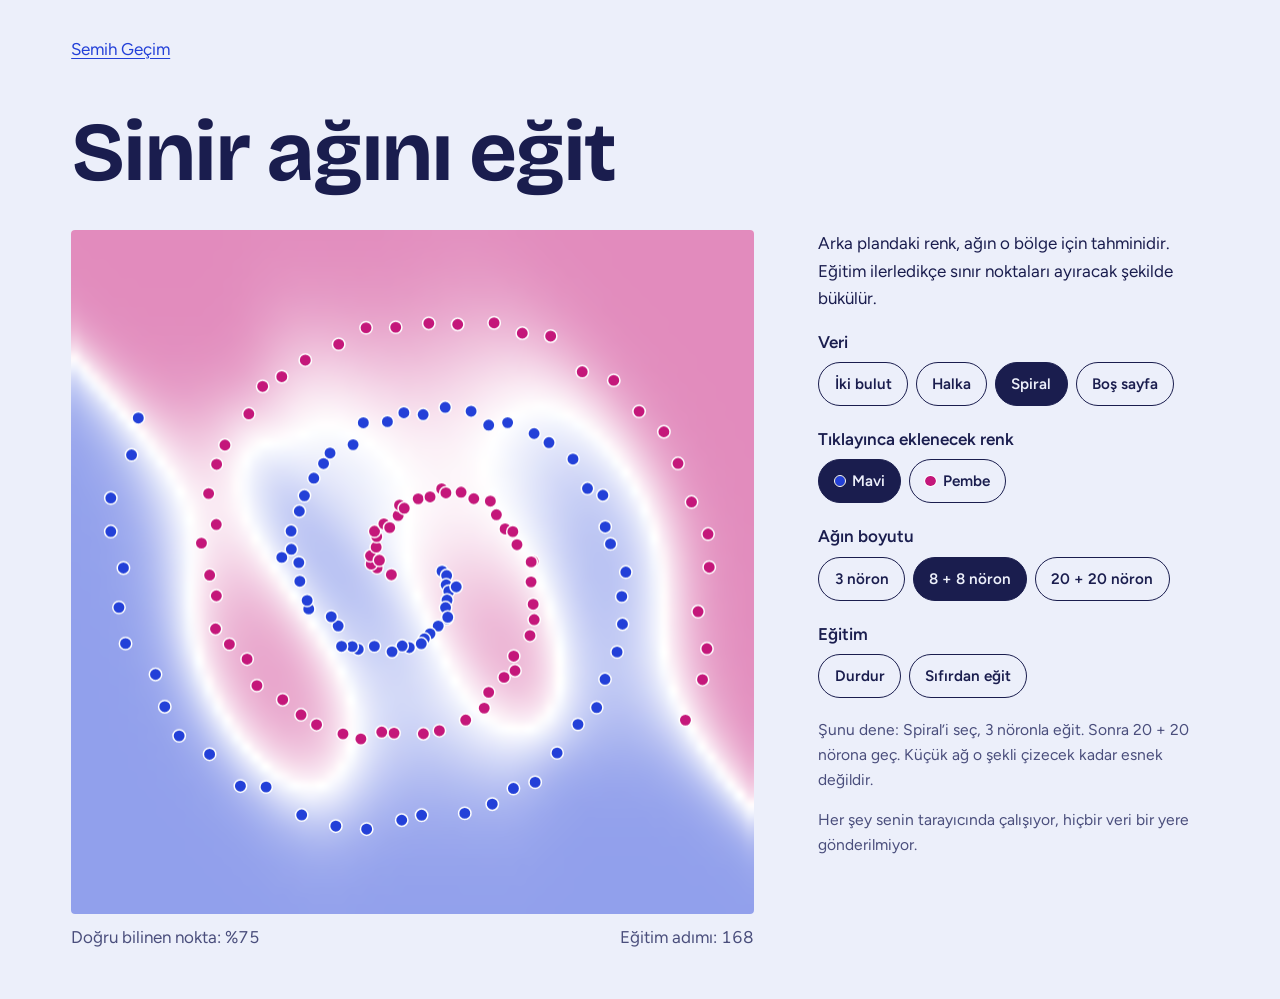
==== sinir-agi/index.html @ c80ff549 "Sinir ağını eğit sayfasını ekle Co-Authored-By: Claude Opus 5.5 <noreply@anthropic.com> Claude-Sessi" ====
<!doctype html>
<html lang="tr">
<head>
<meta charset="utf-8">
<meta name="viewport" content="width=device-width, initial-scale=1">
<title>Sinir ağını eğit | Semih Geçim</title>
<meta name="description" content="Tarayıcıda çalışan küçük bir sinir ağı: nokta ekle, ağın iki rengi ayırmayı nasıl öğrendiğini izle.">
<meta property="og:title" content="Sinir ağını eğit">
<meta property="og:description" content="Nokta ekle, küçük bir sinir ağının iki rengi ayırmayı öğrenmesini izle.">
<meta property="og:url" content="https://semihgecim.me/sinir-agi/">
<link rel="canonical" href="https://semihgecim.me/sinir-agi/">
<link rel="icon" href="data:image/svg+xml,%3Csvg xmlns='http://www.w3.org/2000/svg' viewBox='0 0 32 32'%3E%3Crect width='32' height='32' rx='7' fill='%231a1d4e'/%3E%3Ccircle cx='10' cy='11' r='3.5' fill='%23ff6fb5'/%3E%3Ccircle cx='22' cy='10' r='3.5' fill='%236f8cff'/%3E%3Ccircle cx='16' cy='22' r='3.5' fill='%2334d3c6'/%3E%3C/svg%3E">
<style>
@font-face{font-family:"Bricolage";src:url(../fonts/bricolage-grotesque-latin-wght-normal.woff2) format("woff2");font-weight:200 800;font-display:swap;unicode-range:U+0000-00FF,U+0131,U+0152-0153,U+02BB-02BC,U+02C6,U+02DA,U+02DC,U+2000-206F,U+20AC,U+2122,U+2191,U+2193,U+2212,U+2215,U+FEFF,U+FFFD}
@font-face{font-family:"Bricolage";src:url(../fonts/bricolage-grotesque-latin-ext-wght-normal.woff2) format("woff2");font-weight:200 800;font-display:swap;unicode-range:U+0100-0130,U+0132-02BA,U+1E00-1EFF,U+2C60-2C7F}
@font-face{font-family:"Figtree";src:url(../fonts/figtree-latin-wght-normal.woff2) format("woff2");font-weight:300 900;font-display:swap;unicode-range:U+0000-00FF,U+0131,U+0152-0153,U+02BB-02BC,U+02C6,U+02DA,U+02DC,U+2000-206F,U+20AC,U+2122,U+2191,U+2193,U+2212,U+2215,U+FEFF,U+FFFD}
@font-face{font-family:"Figtree";src:url(../fonts/figtree-latin-ext-wght-normal.woff2) format("woff2");font-weight:300 900;font-display:swap;unicode-range:U+0100-0130,U+0132-02BA,U+1E00-1EFF,U+2C60-2C7F}
:root{color-scheme:light;--paper:#eceffa;--ink:#1a1d4e;--soft:#4a4e7c;--accent:#2340d8;--blue:#2340d8;--pink:#c4177a;--gutter:clamp(16px,4vw,56px)}
*{box-sizing:border-box}
html{-webkit-text-size-adjust:100%}
body{margin:0;background:var(--paper);color:var(--ink);font:400 1.0625rem/1.6 "Figtree",system-ui,sans-serif}
a{color:var(--accent);text-underline-offset:.18em}
a:hover{color:var(--ink)}
:focus-visible{outline:3px solid var(--accent);outline-offset:3px;border-radius:2px}
.wrap{max-width:1240px;margin:0 auto;padding:clamp(20px,3vw,36px) var(--gutter) 48px}
h1{font:700 clamp(2.4rem,7vw,5.2rem)/1 "Bricolage",system-ui,sans-serif;letter-spacing:-.025em;margin:clamp(20px,4vw,48px) 0 clamp(20px,3vw,36px)}
.stage{display:grid;grid-template-columns:minmax(0,7fr) minmax(0,4fr);gap:28px clamp(28px,5vw,72px);align-items:start}
#plot{display:block;width:100%;aspect-ratio:1;max-height:78vh;background:#fff;cursor:crosshair;touch-action:manipulation;border-radius:4px}
.readout{display:flex;flex-wrap:wrap;justify-content:space-between;gap:2px 20px;margin:10px 0 0;color:var(--soft);font-variant-numeric:tabular-nums}
.side p{margin:0 0 1em;max-width:40ch}
fieldset{border:0;padding:0;margin:0 0 20px}
legend{padding:0;margin-bottom:6px;font-weight:600}
.opts{display:flex;flex-wrap:wrap;gap:8px}
button{font:600 .95rem "Figtree",system-ui,sans-serif;color:var(--ink);background:none;border:1.5px solid var(--ink);border-radius:999px;padding:.45em 1em;cursor:pointer;min-height:44px}
button:hover{background:var(--ink);color:var(--paper)}
button[aria-pressed="true"]{background:var(--ink);color:var(--paper)}
button .dot{display:inline-block;width:.7em;height:.7em;border-radius:50%;margin-right:.45em;outline:1.5px solid #fff}
.note{color:var(--soft);font-size:.975rem}
@media (max-width:820px){.stage{grid-template-columns:1fr}}
</style>
</head>
<body>
<div class="wrap">
  <a href="/">Semih Geçim</a>
  <h1>Sinir ağını eğit</h1>
  <div class="stage">
    <div>
      <canvas id="plot" role="img" aria-label="Noktalar ve ağın öğrendiği renk bölgeleri"></canvas>
      <p class="readout" aria-live="off"><span id="acc"></span><span id="steps"></span></p>
    </div>
    <div class="side">
      <p>Arka plandaki renk, ağın o bölge için tahminidir. Eğitim ilerledikçe sınır noktaları ayıracak şekilde bükülür.</p>
      <fieldset><legend>Veri</legend><div class="opts" id="presets">
        <button type="button" data-p="blobs">İki bulut</button>
        <button type="button" data-p="ring">Halka</button>
        <button type="button" data-p="spiral">Spiral</button>
        <button type="button" data-p="empty">Boş sayfa</button>
      </div></fieldset>
      <fieldset><legend>Tıklayınca eklenecek renk</legend><div class="opts" id="classes">
        <button type="button" data-c="0"><span class="dot" style="background:var(--blue)"></span>Mavi</button>
        <button type="button" data-c="1"><span class="dot" style="background:var(--pink)"></span>Pembe</button>
      </div></fieldset>
      <fieldset><legend>Ağın boyutu</legend><div class="opts" id="sizes">
        <button type="button" data-s="3">3 nöron</button>
        <button type="button" data-s="8,8">8 + 8 nöron</button>
        <button type="button" data-s="20,20">20 + 20 nöron</button>
      </div></fieldset>
      <fieldset><legend>Eğitim</legend><div class="opts">
        <button type="button" id="toggle"></button>
        <button type="button" id="restart">Sıfırdan eğit</button>
      </div></fieldset>
      <p class="note">Şunu dene: Spiral’i seç, 3 nöronla eğit. Sonra 20 + 20 nörona geç. Küçük ağ o şekli çizecek kadar esnek değildir.</p>
      <p class="note">Her şey senin tarayıcında çalışıyor, hiçbir veri bir yere gönderilmiyor.</p>
    </div>
  </div>
</div>
<script>
(function () {
  'use strict';
  /* ---- Ağ: tanh gizli katmanlar, sigmoid çıkış, Adam ile tam yığın eğitim ---- */
  function Net(hidden) {
    this.sizes = [2].concat(hidden, [1]);
    this.W = []; this.b = [];
    for (var l = 0; l < this.sizes.length - 1; l++) {
      var nIn = this.sizes[l], nOut = this.sizes[l + 1], w = [], bb = [];
      for (var j = 0; j < nOut; j++) {
        var row = [];
        for (var i = 0; i < nIn; i++) row.push((Math.random() * 2 - 1) * Math.sqrt(3 / nIn));
        w.push(row); bb.push(0);
      }
      this.W.push(w); this.b.push(bb);
    }
    this.params = [];
    var self = this;
    this.W.forEach(function (w, l) {
      w.forEach(function (row, j) {
        row.forEach(function (_, i) { self.params.push({ a: row, k: i, m: 0, v: 0, g: 0 }); });
        self.params.push({ a: self.b[l], k: j, m: 0, v: 0, g: 0 });
      });
    });
    this.index = this.params; this.t = 0;
  }
  Net.prototype.forward = function (x, y, trace) {
    var a = [x, y], L = this.W.length;
    if (trace) trace.push(a);
    for (var l = 0; l < L; l++) {
      var w = this.W[l], b = this.b[l], out = new Array(w.length), last = l === L - 1;
      for (var j = 0; j < w.length; j++) {
        var s = b[j], r = w[j];
        for (var i = 0; i < r.length; i++) s += r[i] * a[i];
        out[j] = last ? s : Math.tanh(s);
      }
      a = out;
      if (trace) trace.push(a);
    }
    return a[0]; // logit
  };
  Net.prototype.step = function (data, lr) {
    var L = this.W.length, P = this.params, q;
    for (q = 0; q < P.length; q++) P[q].g = 0;
    var G = this.W.map(function (w) { return w.map(function (r) { return new Array(r.length + 1).fill(0); }); });
    for (var d = 0; d < data.length; d++) {
      var tr = [], logit = this.forward(data[d].x, data[d].y, tr);
      var p = 1 / (1 + Math.exp(-logit));
      var delta = [p - data[d].c]; // dL/d(logit)
      for (var l = L - 1; l >= 0; l--) {
        var w = this.W[l], inp = tr[l], prev = new Array(inp.length).fill(0), isLast = l === L - 1;
        for (var j = 0; j < w.length; j++) {
          var out = tr[l + 1][j];
          var dj = delta[j] * (isLast ? 1 : (1 - out * out));
          var g = G[l][j], r = w[j];
          for (var i = 0; i < r.length; i++) { g[i] += dj * inp[i]; prev[i] += dj * r[i]; }
          g[r.length] += dj;
        }
        delta = prev;
      }
    }
    var n = data.length; q = 0; this.t++;
    var b1 = 0.9, b2 = 0.999, c1 = 1 - Math.pow(b1, this.t), c2 = 1 - Math.pow(b2, this.t);
    for (var l2 = 0; l2 < L; l2++) for (var j2 = 0; j2 < G[l2].length; j2++) {
      var gg = G[l2][j2];
      for (var i2 = 0; i2 < gg.length; i2++) {
        var e = P[q++], gr = gg[i2] / n;
        e.m = b1 * e.m + (1 - b1) * gr;
        e.v = b2 * e.v + (1 - b2) * gr * gr;
        e.a[e.k] -= lr * (e.m / c1) / (Math.sqrt(e.v / c2) + 1e-8);
      }
    }
  };

  /* ---- Veri kümeleri (koordinatlar -1..1) ---- */
  function gauss() { return Math.sqrt(-2 * Math.log(1 - Math.random())) * Math.cos(6.2832 * Math.random()); }
  var PRESETS = {
    blobs: function () { var o = []; for (var i = 0; i < 60; i++) { var c = i % 2, s = c ? 1 : -1; o.push({ x: s * .42 + gauss() * .17, y: s * .3 + gauss() * .17, c: c }); } return o; },
    ring: function () { var o = []; for (var i = 0; i < 120; i++) { var c = i % 2, a = Math.random() * 6.2832, r = c ? .68 + Math.random() * .2 : Math.random() * .34; o.push({ x: r * Math.cos(a), y: r * Math.sin(a), c: c }); } return o; },
    spiral: function () { var o = []; for (var i = 0; i < 160; i++) { var c = i % 2, t = Math.floor(i / 2) / 80, a = t * 3.2 * 3.1416 + c * 3.1416, r = .08 + t * .84; o.push({ x: r * Math.cos(a) + gauss() * .012, y: r * Math.sin(a) + gauss() * .012, c: c }); } return o; },
    empty: function () { return []; }
  };

  /* ---- Durum ---- */
  var cv = document.getElementById('plot'), ctx = cv.getContext('2d');
  var GRID = 72, heat = document.createElement('canvas'); heat.width = heat.height = GRID;
  var hctx = heat.getContext('2d'), img = hctx.createImageData(GRID, GRID);
  var reduced = matchMedia('(prefers-reduced-motion: reduce)').matches;
  var data = [], net, hidden = [8, 8], preset = 'spiral', cls = 0, steps = 0, running = !reduced, S = 0, frame = 0;
  var accEl = document.getElementById('acc'), stepsEl = document.getElementById('steps'), toggle = document.getElementById('toggle');
  var BLUE = [35, 64, 216], PINK = [196, 23, 122], WHITE = [255, 255, 255];

  function resize() {
    var r = cv.getBoundingClientRect(), dpr = devicePixelRatio || 1;
    S = r.width; cv.width = Math.round(r.width * dpr); cv.height = Math.round(r.height * dpr);
    ctx.setTransform(cv.width / r.width, 0, 0, cv.height / r.height, 0, 0);
    draw();
  }
  function ready() { var a = 0, b = 0; data.forEach(function (d) { d.c ? b++ : a++; }); return a > 0 && b > 0; }
  function renderHeat() {
    var px = img.data, k = 0;
    for (var gy = 0; gy < GRID; gy++) for (var gx = 0; gx < GRID; gx++) {
      var x = (gx + .5) / GRID * 2 - 1, y = (gy + .5) / GRID * 2 - 1;
      var p = ready() ? 1 / (1 + Math.exp(-net.forward(x, y))) : .5;
      var col = p > .5 ? PINK : BLUE, t = Math.abs(p - .5) * 2 * .5;
      for (var c = 0; c < 3; c++) px[k++] = WHITE[c] + (col[c] - WHITE[c]) * t;
      px[k++] = 255;
    }
    hctx.putImageData(img, 0, 0);
  }
  function draw() {
    if (!S) return;
    renderHeat();
    ctx.imageSmoothingEnabled = true; ctx.imageSmoothingQuality = 'high';
    ctx.drawImage(heat, 0, 0, S, cv.height / cv.width * S);
    var H = cv.height / cv.width * S, r = Math.max(3.5, S / 110);
    data.forEach(function (d) {
      ctx.beginPath(); ctx.arc((d.x + 1) / 2 * S, (d.y + 1) / 2 * H, r, 0, 6.2832);
      ctx.fillStyle = d.c ? '#c4177a' : '#2340d8'; ctx.fill();
      ctx.lineWidth = 1.5; ctx.strokeStyle = '#fff'; ctx.stroke();
    });
    report();
  }
  function report() {
    if (!ready()) { accEl.textContent = 'Eğitim için iki renkten de en az bir nokta ekle.'; stepsEl.textContent = ''; return; }
    var ok = 0;
    data.forEach(function (d) { if ((net.forward(d.x, d.y) > 0 ? 1 : 0) === d.c) ok++; });
    accEl.textContent = 'Doğru bilinen nokta: %' + Math.round(ok / data.length * 100);
    stepsEl.textContent = 'Eğitim adımı: ' + steps.toLocaleString('tr-TR');
  }
  function fresh() { net = new Net(hidden); steps = 0; }
  function setPressed(id, attr, val) {
    document.querySelectorAll('#' + id + ' button').forEach(function (b) { b.setAttribute('aria-pressed', String(b.getAttribute(attr) === String(val))); });
  }
  function setToggle() { toggle.textContent = running ? 'Durdur' : 'Eğitimi başlat'; }

  function loop() {
    frame++;
    if (running && ready()) {
      var n = data.length > 100 ? 4 : 8, lr = 0.02;
      for (var i = 0; i < n; i++) { net.step(data, lr); steps++; }
      draw();
    }
    requestAnimationFrame(loop);
  }

  document.getElementById('presets').addEventListener('click', function (e) {
    var b = e.target.closest('button'); if (!b) return;
    preset = b.dataset.p; data = PRESETS[preset](); fresh(); setPressed('presets', 'data-p', preset); draw();
  });
  document.getElementById('classes').addEventListener('click', function (e) {
    var b = e.target.closest('button'); if (!b) return;
    cls = +b.dataset.c; setPressed('classes', 'data-c', cls);
  });
  document.getElementById('sizes').addEventListener('click', function (e) {
    var b = e.target.closest('button'); if (!b) return;
    hidden = b.dataset.s.split(',').map(Number); fresh(); setPressed('sizes', 'data-s', b.dataset.s); draw();
  });
  toggle.addEventListener('click', function () { running = !running; setToggle(); });
  document.getElementById('restart').addEventListener('click', function () { fresh(); draw(); });
  cv.addEventListener('click', function (e) {
    var r = cv.getBoundingClientRect();
    data.push({ x: (e.clientX - r.left) / r.width * 2 - 1, y: (e.clientY - r.top) / r.height * 2 - 1, c: cls });
    draw();
  });
  addEventListener('resize', resize);

  data = PRESETS[preset](); fresh();
  setPressed('presets', 'data-p', preset); setPressed('classes', 'data-c', 0); setPressed('sizes', 'data-s', '8,8'); setToggle();
  resize(); loop();
})();
</script>
</body>
</html>
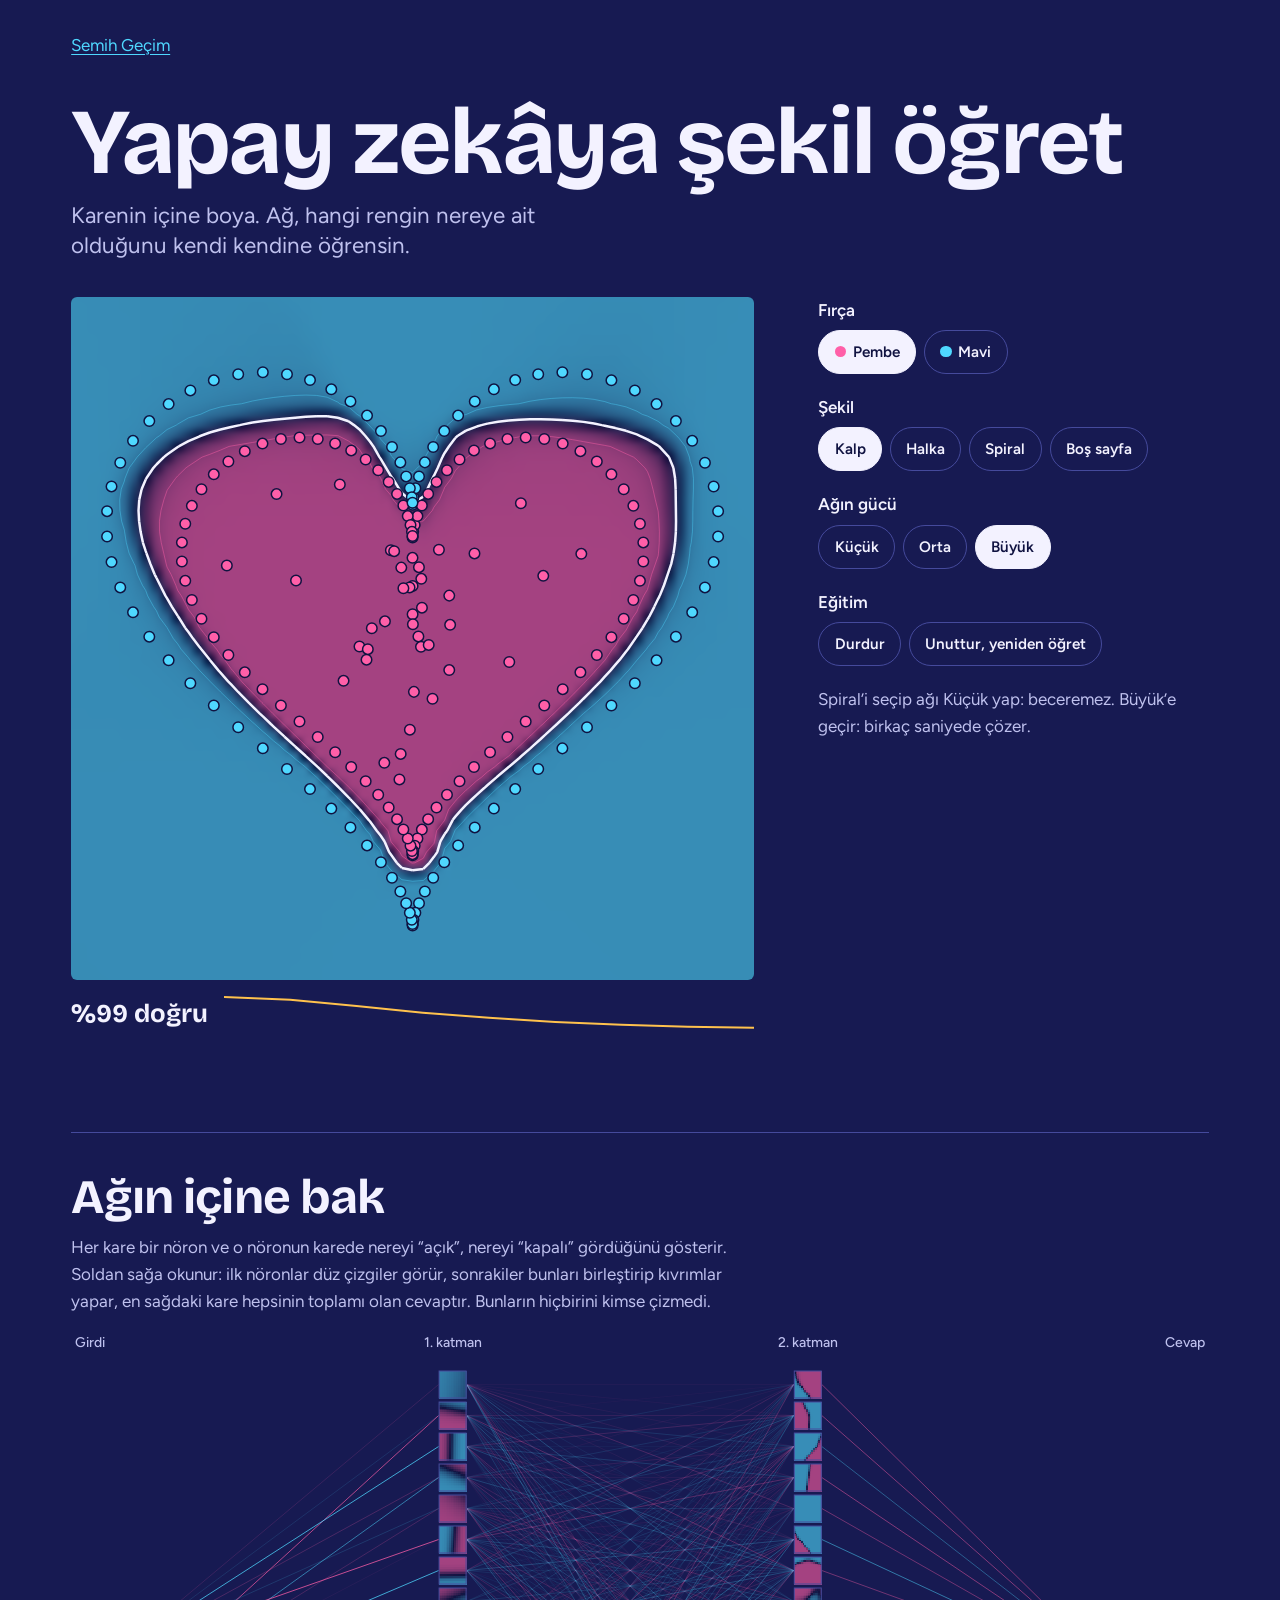
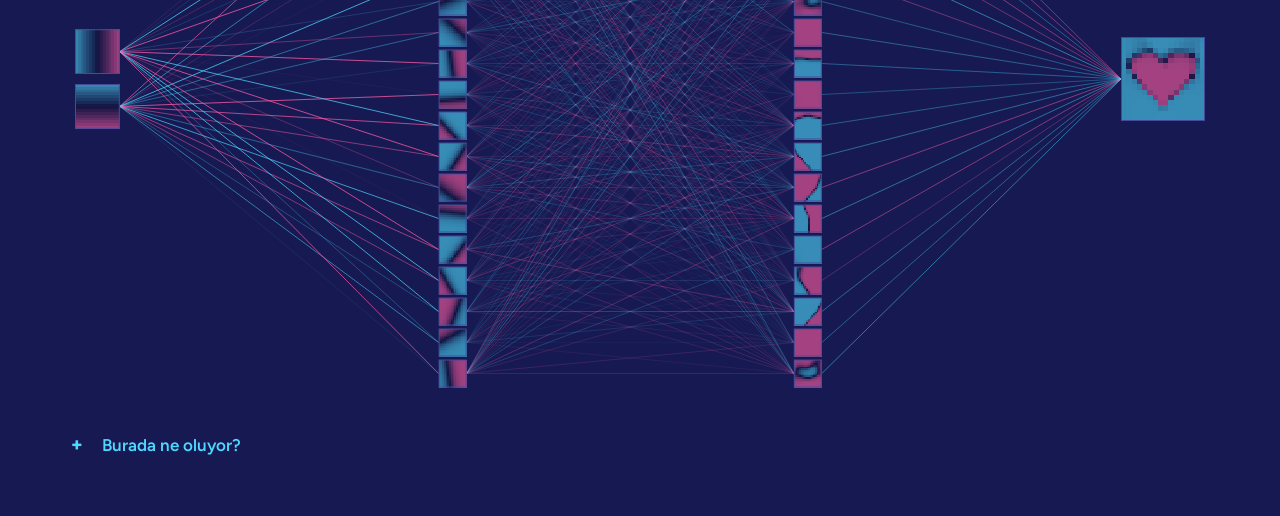
==== commit e37bf841: "Yeni tasarım: gece teması, boyanabilir sinir ağı, nöron görünümü; arama motoru dosyaları Co-Authored" ====
--- a/sinir-agi/index.html
+++ b/sinir-agi/index.html
@@ -3,102 +3,108 @@
 <head>
 <meta charset="utf-8">
 <meta name="viewport" content="width=device-width, initial-scale=1">
-<title>Sinir ağını eğit | Semih Geçim</title>
-<meta name="description" content="Tarayıcıda çalışan küçük bir sinir ağı: nokta ekle, ağın iki rengi ayırmayı nasıl öğrendiğini izle.">
-<meta property="og:title" content="Sinir ağını eğit">
-<meta property="og:description" content="Nokta ekle, küçük bir sinir ağının iki rengi ayırmayı öğrenmesini izle.">
+<title>Yapay zekâya şekil öğret | Semih Geçim</title>
+<meta name="description" content="Ekrana boya, küçük bir sinir ağı şekli saniyeler içinde öğrensin. İçindeki her nöronun ne gördüğünü izle. Kurulum yok, tarayıcıda çalışır.">
+<meta name="theme-color" content="#171a52">
+<meta property="og:title" content="Yapay zekâya şekil öğret">
+<meta property="og:description" content="Ekrana boya, küçük bir sinir ağı şekli saniyeler içinde öğrensin.">
 <meta property="og:url" content="https://semihgecim.me/sinir-agi/">
+<meta property="og:image" content="https://semihgecim.me/img/sinir-agi.jpg">
 <link rel="canonical" href="https://semihgecim.me/sinir-agi/">
-<link rel="icon" href="data:image/svg+xml,%3Csvg xmlns='http://www.w3.org/2000/svg' viewBox='0 0 32 32'%3E%3Crect width='32' height='32' rx='7' fill='%231a1d4e'/%3E%3Ccircle cx='10' cy='11' r='3.5' fill='%23ff6fb5'/%3E%3Ccircle cx='22' cy='10' r='3.5' fill='%236f8cff'/%3E%3Ccircle cx='16' cy='22' r='3.5' fill='%2334d3c6'/%3E%3C/svg%3E">
+<link rel="icon" href="data:image/svg+xml,%3Csvg xmlns='http://www.w3.org/2000/svg' viewBox='0 0 32 32'%3E%3Crect width='32' height='32' rx='7' fill='%23171a52'/%3E%3Ccircle cx='10' cy='11' r='3.5' fill='%23ff5fa8'/%3E%3Ccircle cx='22' cy='10' r='3.5' fill='%234fd8ff'/%3E%3Ccircle cx='16' cy='22' r='3.5' fill='%23ffc24d'/%3E%3C/svg%3E">
+<link rel="stylesheet" href="/site.css">
 <style>
-@font-face{font-family:"Bricolage";src:url(../fonts/bricolage-grotesque-latin-wght-normal.woff2) format("woff2");font-weight:200 800;font-display:swap;unicode-range:U+0000-00FF,U+0131,U+0152-0153,U+02BB-02BC,U+02C6,U+02DA,U+02DC,U+2000-206F,U+20AC,U+2122,U+2191,U+2193,U+2212,U+2215,U+FEFF,U+FFFD}
-@font-face{font-family:"Bricolage";src:url(../fonts/bricolage-grotesque-latin-ext-wght-normal.woff2) format("woff2");font-weight:200 800;font-display:swap;unicode-range:U+0100-0130,U+0132-02BA,U+1E00-1EFF,U+2C60-2C7F}
-@font-face{font-family:"Figtree";src:url(../fonts/figtree-latin-wght-normal.woff2) format("woff2");font-weight:300 900;font-display:swap;unicode-range:U+0000-00FF,U+0131,U+0152-0153,U+02BB-02BC,U+02C6,U+02DA,U+02DC,U+2000-206F,U+20AC,U+2122,U+2191,U+2193,U+2212,U+2215,U+FEFF,U+FFFD}
-@font-face{font-family:"Figtree";src:url(../fonts/figtree-latin-ext-wght-normal.woff2) format("woff2");font-weight:300 900;font-display:swap;unicode-range:U+0100-0130,U+0132-02BA,U+1E00-1EFF,U+2C60-2C7F}
-:root{color-scheme:light;--paper:#eceffa;--ink:#1a1d4e;--soft:#4a4e7c;--accent:#2340d8;--blue:#2340d8;--pink:#c4177a;--gutter:clamp(16px,4vw,56px)}
-*{box-sizing:border-box}
-html{-webkit-text-size-adjust:100%}
-body{margin:0;background:var(--paper);color:var(--ink);font:400 1.0625rem/1.6 "Figtree",system-ui,sans-serif}
-a{color:var(--accent);text-underline-offset:.18em}
-a:hover{color:var(--ink)}
-:focus-visible{outline:3px solid var(--accent);outline-offset:3px;border-radius:2px}
-.wrap{max-width:1240px;margin:0 auto;padding:clamp(20px,3vw,36px) var(--gutter) 48px}
-h1{font:700 clamp(2.4rem,7vw,5.2rem)/1 "Bricolage",system-ui,sans-serif;letter-spacing:-.025em;margin:clamp(20px,4vw,48px) 0 clamp(20px,3vw,36px)}
-.stage{display:grid;grid-template-columns:minmax(0,7fr) minmax(0,4fr);gap:28px clamp(28px,5vw,72px);align-items:start}
-#plot{display:block;width:100%;aspect-ratio:1;max-height:78vh;background:#fff;cursor:crosshair;touch-action:manipulation;border-radius:4px}
-.readout{display:flex;flex-wrap:wrap;justify-content:space-between;gap:2px 20px;margin:10px 0 0;color:var(--soft);font-variant-numeric:tabular-nums}
-.side p{margin:0 0 1em;max-width:40ch}
-fieldset{border:0;padding:0;margin:0 0 20px}
+.page{padding-top:clamp(18px,3vw,32px);padding-bottom:48px}
+h1{font-size:clamp(2.5rem,7.5vw,5.8rem);font-weight:700;line-height:.98;letter-spacing:-.028em;margin:clamp(18px,3vw,40px) 0 12px}
+.sub{font-size:clamp(1.1rem,2vw,1.4rem);line-height:1.35;margin:0 0 clamp(20px,3vw,36px);max-width:40ch;color:var(--soft)}
+.stage{display:grid;grid-template-columns:minmax(0,7fr) minmax(0,4fr);gap:24px clamp(28px,5vw,64px);align-items:start}
+.plotbox{max-width:min(100%,86svh)}
+#plot{display:block;width:100%;aspect-ratio:1;background:var(--deep);cursor:crosshair;touch-action:none;border-radius:6px}
+.score{display:flex;align-items:center;gap:16px;margin-top:12px;min-height:44px}
+#acc{font:700 1.6rem/1 "Bricolage",sans-serif;font-variant-numeric:tabular-nums;white-space:nowrap}
+#loss{flex:1;min-width:0;height:40px;display:block}
+.group{margin:0 0 20px;border:0;padding:0;min-width:0}
 legend{padding:0;margin-bottom:6px;font-weight:600}
 .opts{display:flex;flex-wrap:wrap;gap:8px}
-button{font:600 .95rem "Figtree",system-ui,sans-serif;color:var(--ink);background:none;border:1.5px solid var(--ink);border-radius:999px;padding:.45em 1em;cursor:pointer;min-height:44px}
-button:hover{background:var(--ink);color:var(--paper)}
-button[aria-pressed="true"]{background:var(--ink);color:var(--paper)}
-button .dot{display:inline-block;width:.7em;height:.7em;border-radius:50%;margin-right:.45em;outline:1.5px solid #fff}
-.note{color:var(--soft);font-size:.975rem}
-@media (max-width:820px){.stage{grid-template-columns:1fr}}
+.dot{display:inline-block;width:.75em;height:.75em;border-radius:50%;margin-right:.45em}
+.dare{margin:0;color:var(--soft);max-width:38ch}
+.inside{margin-top:clamp(48px,8vw,96px);border-top:1.5px solid var(--line);padding-top:clamp(24px,3vw,40px)}
+.inside h2{font-size:clamp(1.8rem,4vw,3rem);font-weight:700;letter-spacing:-.02em;line-height:1.05}
+.inside .why{max-width:60ch;margin:12px 0 20px;color:var(--soft)}
+#net{display:block;width:100%;height:clamp(440px,52vw,660px)}
+.foot{margin-top:28px}
+@media (max-width:860px){.stage{grid-template-columns:minmax(0,1fr)}}
 </style>
 </head>
 <body>
-<div class="wrap">
+<div class="wrap page">
   <a href="/">Semih Geçim</a>
-  <h1>Sinir ağını eğit</h1>
+  <h1>Yapay zekâya şekil öğret</h1>
+  <p class="sub">Karenin içine boya. Ağ, hangi rengin nereye ait olduğunu kendi kendine öğrensin.</p>
   <div class="stage">
+    <div class="plotbox">
+      <canvas id="plot" role="img" aria-label="Noktalar ve sinir ağının öğrendiği renk bölgeleri"></canvas>
+      <div class="score"><span id="acc"></span><canvas id="loss" aria-hidden="true"></canvas></div>
+      <p id="note" class="dare"></p>
+    </div>
     <div>
-      <canvas id="plot" role="img" aria-label="Noktalar ve ağın öğrendiği renk bölgeleri"></canvas>
-      <p class="readout" aria-live="off"><span id="acc"></span><span id="steps"></span></p>
-    </div>
-    <div class="side">
-      <p>Arka plandaki renk, ağın o bölge için tahminidir. Eğitim ilerledikçe sınır noktaları ayıracak şekilde bükülür.</p>
-      <fieldset><legend>Veri</legend><div class="opts" id="presets">
-        <button type="button" data-p="blobs">İki bulut</button>
+      <fieldset class="group"><legend>Fırça</legend><div class="opts" id="classes">
+        <button type="button" data-c="1"><span class="dot" style="background:var(--pink)"></span>Pembe</button>
+        <button type="button" data-c="0"><span class="dot" style="background:var(--cyan)"></span>Mavi</button>
+      </div></fieldset>
+      <fieldset class="group"><legend>Şekil</legend><div class="opts" id="presets">
+        <button type="button" data-p="heart">Kalp</button>
         <button type="button" data-p="ring">Halka</button>
         <button type="button" data-p="spiral">Spiral</button>
         <button type="button" data-p="empty">Boş sayfa</button>
       </div></fieldset>
-      <fieldset><legend>Tıklayınca eklenecek renk</legend><div class="opts" id="classes">
-        <button type="button" data-c="0"><span class="dot" style="background:var(--blue)"></span>Mavi</button>
-        <button type="button" data-c="1"><span class="dot" style="background:var(--pink)"></span>Pembe</button>
+      <fieldset class="group"><legend>Ağın gücü</legend><div class="opts" id="sizes">
+        <button type="button" data-s="3">Küçük</button>
+        <button type="button" data-s="8,8">Orta</button>
+        <button type="button" data-s="20,20">Büyük</button>
       </div></fieldset>
-      <fieldset><legend>Ağın boyutu</legend><div class="opts" id="sizes">
-        <button type="button" data-s="3">3 nöron</button>
-        <button type="button" data-s="8,8">8 + 8 nöron</button>
-        <button type="button" data-s="20,20">20 + 20 nöron</button>
+      <fieldset class="group"><legend>Eğitim</legend><div class="opts">
+        <button type="button" id="toggle"></button>
+        <button type="button" id="restart">Unuttur, yeniden öğret</button>
       </div></fieldset>
-      <fieldset><legend>Eğitim</legend><div class="opts">
-        <button type="button" id="toggle"></button>
-        <button type="button" id="restart">Sıfırdan eğit</button>
-      </div></fieldset>
-      <p class="note">Şunu dene: Spiral’i seç, 3 nöronla eğit. Sonra 20 + 20 nörona geç. Küçük ağ o şekli çizecek kadar esnek değildir.</p>
-      <p class="note">Her şey senin tarayıcında çalışıyor, hiçbir veri bir yere gönderilmiyor.</p>
+      <p class="dare">Spiral’i seçip ağı Küçük yap: beceremez. Büyük’e geçir: birkaç saniyede çözer.</p>
     </div>
   </div>
+
+  <section class="inside">
+    <h2>Ağın içine bak</h2>
+    <p class="why">Her kare bir nöron ve o nöronun karede nereyi “açık”, nereyi “kapalı” gördüğünü gösterir. Soldan sağa okunur: ilk nöronlar düz çizgiler görür, sonrakiler bunları birleştirip kıvrımlar yapar, en sağdaki kare hepsinin toplamı olan cevaptır. Bunların hiçbirini kimse çizmedi.</p>
+    <canvas id="net" role="img" aria-label="Sinir ağındaki her nöronun etkinlik haritası"></canvas>
+    <details class="foot">
+      <summary>Burada ne oluyor?</summary>
+      <p>Noktalar ağın çalışma soruları, arka plan renkleri de cevapları. Ağ her adımda yanıldığı noktalara bakıp kendini biraz düzeltir. Yukarıdaki çizgi hatanın düşüşünü gösterir. “Ağın gücü” kaç nöronu olduğudur: az nöron ancak basit şekiller çizebilir, çok nöron ince ayrıntı yakalar.</p>
+      <p>Bir de şunu dene: Büyük ağda birkaç noktayı bilerek yanlış renge boya. Ağ o hataları da ezberlemeye çalışır ve sınır garip bükülür. Buna aşırı öğrenme denir; yüksek başarı her zaman iyi öğrenmek demek değildir.</p>
+      <p class="tech"><strong>Bilenler için:</strong> 2 girişli çok katmanlı algılayıcı, gizli katmanlarda tanh, çıkışta sigmoid. İkili çapraz entropi, tam yığın Adam (öğrenme oranı 0,02). Küçük 3, Orta 8+8, Büyük 20+20 nöron. Geri yayılım kütüphanesiz, düz JavaScript ile yazıldı. Yüzde, ayrı bir test kümesinde değil eğitim noktalarında ölçülür. Veri bilgisayarından çıkmaz.</p>
+    </details>
+  </section>
 </div>
+
 <script>
 (function () {
   'use strict';
-  /* ---- Ağ: tanh gizli katmanlar, sigmoid çıkış, Adam ile tam yığın eğitim ---- */
+  /* ---- Ağ ---- */
   function Net(hidden) {
-    this.sizes = [2].concat(hidden, [1]);
-    this.W = []; this.b = [];
+    this.W = []; this.b = []; this.sizes = [2].concat(hidden, [1]);
     for (var l = 0; l < this.sizes.length - 1; l++) {
-      var nIn = this.sizes[l], nOut = this.sizes[l + 1], w = [], bb = [];
-      for (var j = 0; j < nOut; j++) {
+      var nIn = this.sizes[l], w = [], bb = [];
+      for (var j = 0; j < this.sizes[l + 1]; j++) {
         var row = [];
         for (var i = 0; i < nIn; i++) row.push((Math.random() * 2 - 1) * Math.sqrt(3 / nIn));
         w.push(row); bb.push(0);
       }
       this.W.push(w); this.b.push(bb);
     }
-    this.params = [];
-    var self = this;
-    this.W.forEach(function (w, l) {
-      w.forEach(function (row, j) {
-        row.forEach(function (_, i) { self.params.push({ a: row, k: i, m: 0, v: 0, g: 0 }); });
-        self.params.push({ a: self.b[l], k: j, m: 0, v: 0, g: 0 });
-      });
-    });
-    this.index = this.params; this.t = 0;
+    var self = this; this.P = [];
+    this.W.forEach(function (w, l) { w.forEach(function (r, j) {
+      r.forEach(function (_, i) { self.P.push({ a: r, k: i, m: 0, v: 0 }); });
+      self.P.push({ a: self.b[l], k: j, m: 0, v: 0 });
+    }); });
+    this.t = 0;
   }
   Net.prototype.forward = function (x, y, trace) {
     var a = [x, y], L = this.W.length;
@@ -113,116 +119,212 @@
       a = out;
       if (trace) trace.push(a);
     }
-    return a[0]; // logit
+    return a[0];
   };
   Net.prototype.step = function (data, lr) {
-    var L = this.W.length, P = this.params, q;
-    for (q = 0; q < P.length; q++) P[q].g = 0;
+    var L = this.W.length, loss = 0;
     var G = this.W.map(function (w) { return w.map(function (r) { return new Array(r.length + 1).fill(0); }); });
     for (var d = 0; d < data.length; d++) {
-      var tr = [], logit = this.forward(data[d].x, data[d].y, tr);
-      var p = 1 / (1 + Math.exp(-logit));
-      var delta = [p - data[d].c]; // dL/d(logit)
+      var tr = [], z = this.forward(data[d].x, data[d].y, tr), p = 1 / (1 + Math.exp(-z)), y = data[d].c;
+      loss -= y * Math.log(p + 1e-9) + (1 - y) * Math.log(1 - p + 1e-9);
+      var delta = [p - y];
       for (var l = L - 1; l >= 0; l--) {
         var w = this.W[l], inp = tr[l], prev = new Array(inp.length).fill(0), isLast = l === L - 1;
         for (var j = 0; j < w.length; j++) {
-          var out = tr[l + 1][j];
-          var dj = delta[j] * (isLast ? 1 : (1 - out * out));
-          var g = G[l][j], r = w[j];
+          var o = tr[l + 1][j], dj = delta[j] * (isLast ? 1 : 1 - o * o), g = G[l][j], r = w[j];
           for (var i = 0; i < r.length; i++) { g[i] += dj * inp[i]; prev[i] += dj * r[i]; }
           g[r.length] += dj;
         }
         delta = prev;
       }
     }
-    var n = data.length; q = 0; this.t++;
-    var b1 = 0.9, b2 = 0.999, c1 = 1 - Math.pow(b1, this.t), c2 = 1 - Math.pow(b2, this.t);
-    for (var l2 = 0; l2 < L; l2++) for (var j2 = 0; j2 < G[l2].length; j2++) {
-      var gg = G[l2][j2];
-      for (var i2 = 0; i2 < gg.length; i2++) {
-        var e = P[q++], gr = gg[i2] / n;
-        e.m = b1 * e.m + (1 - b1) * gr;
-        e.v = b2 * e.v + (1 - b2) * gr * gr;
-        e.a[e.k] -= lr * (e.m / c1) / (Math.sqrt(e.v / c2) + 1e-8);
+    var q = 0, n = data.length, P = this.P; this.t++;
+    var c1 = 1 - Math.pow(.9, this.t), c2 = 1 - Math.pow(.999, this.t);
+    for (var a = 0; a < L; a++) for (var b = 0; b < G[a].length; b++) for (var c = 0; c < G[a][b].length; c++) {
+      var e = P[q++], gr = G[a][b][c] / n;
+      e.m = .9 * e.m + .1 * gr; e.v = .999 * e.v + .001 * gr * gr;
+      e.a[e.k] -= lr * (e.m / c1) / (Math.sqrt(e.v / c2) + 1e-8);
+    }
+    return loss / n;
+  };
+
+  /* ---- Şekiller ---- */
+  function gauss() { return Math.sqrt(-2 * Math.log(1 - Math.random())) * Math.cos(6.2832 * Math.random()); }
+    var SHAPES = {
+    heart: function () {
+      var o = [];
+      function at(t, k) { var sn = Math.sin(t); return [16 * sn * sn * sn * k / 17.5, -(13 * Math.cos(t) - 5 * Math.cos(2 * t) - 2 * Math.cos(3 * t) - Math.cos(4 * t) + 2) * k / 17.5]; }
+      for (var i = 0; i < 90; i++) {
+        var t = i / 90 * 6.2832, a = at(t, .74), b = at(t, .98);
+        o.push({ x: a[0], y: a[1], c: 1 }, { x: b[0], y: b[1], c: 0 });
       }
-    }
-  };
-
-  /* ---- Veri kümeleri (koordinatlar -1..1) ---- */
-  function gauss() { return Math.sqrt(-2 * Math.log(1 - Math.random())) * Math.cos(6.2832 * Math.random()); }
-  var PRESETS = {
-    blobs: function () { var o = []; for (var i = 0; i < 60; i++) { var c = i % 2, s = c ? 1 : -1; o.push({ x: s * .42 + gauss() * .17, y: s * .3 + gauss() * .17, c: c }); } return o; },
-    ring: function () { var o = []; for (var i = 0; i < 120; i++) { var c = i % 2, a = Math.random() * 6.2832, r = c ? .68 + Math.random() * .2 : Math.random() * .34; o.push({ x: r * Math.cos(a), y: r * Math.sin(a), c: c }); } return o; },
+      for (var j = 0; j < 40; j++) { var q = at(Math.random() * 6.2832, Math.random() * .6); o.push({ x: q[0], y: q[1], c: 1 }); }
+      return o.filter(function (d) { return Math.abs(d.x) < 1 && Math.abs(d.y) < 1; });
+    },
+    ring: function () { var o = []; for (var i = 0; i < 120; i++) { var c = i % 2, t = Math.random() * 6.2832, r = c ? .66 + Math.random() * .24 : Math.random() * .34; o.push({ x: r * Math.cos(t), y: r * Math.sin(t), c: c }); } return o; },
     spiral: function () { var o = []; for (var i = 0; i < 160; i++) { var c = i % 2, t = Math.floor(i / 2) / 80, a = t * 3.2 * 3.1416 + c * 3.1416, r = .08 + t * .84; o.push({ x: r * Math.cos(a) + gauss() * .012, y: r * Math.sin(a) + gauss() * .012, c: c }); } return o; },
     empty: function () { return []; }
   };
 
   /* ---- Durum ---- */
-  var cv = document.getElementById('plot'), ctx = cv.getContext('2d');
-  var GRID = 72, heat = document.createElement('canvas'); heat.width = heat.height = GRID;
-  var hctx = heat.getContext('2d'), img = hctx.createImageData(GRID, GRID);
+  var cv = document.getElementById('plot'), ctx = cv.getContext('2d'), netCv = document.getElementById('net'), nctx = netCv.getContext('2d'), lossCv = document.getElementById('loss'), lctx = lossCv.getContext('2d');
+  var G = 64, N = G + 1, field = new Float32Array(N * N), heat = document.createElement('canvas'); heat.width = heat.height = N;
+  var hctx = heat.getContext('2d'), img = hctx.createImageData(N, N);
+  var thumb = document.createElement('canvas'), TS = 16; thumb.width = thumb.height = TS;
+  var tctx = thumb.getContext('2d'), timg = tctx.createImageData(TS, TS);
   var reduced = matchMedia('(prefers-reduced-motion: reduce)').matches;
-  var data = [], net, hidden = [8, 8], preset = 'spiral', cls = 0, steps = 0, running = !reduced, S = 0, frame = 0;
-  var accEl = document.getElementById('acc'), stepsEl = document.getElementById('steps'), toggle = document.getElementById('toggle');
-  var BLUE = [35, 64, 216], PINK = [196, 23, 122], WHITE = [255, 255, 255];
-
-  function resize() {
-    var r = cv.getBoundingClientRect(), dpr = devicePixelRatio || 1;
-    S = r.width; cv.width = Math.round(r.width * dpr); cv.height = Math.round(r.height * dpr);
-    ctx.setTransform(cv.width / r.width, 0, 0, cv.height / r.height, 0, 0);
-    draw();
-  }
+  var data = [], net, hidden = [20, 20], cls = 1, S = 0, frame = 0, running = !reduced, painting = false, last = null, losses = [], dirty = true;
+  var accEl = document.getElementById('acc'), note = document.getElementById('note'), toggle = document.getElementById('toggle');
+  var NIGHT = [16, 19, 65], CYAN = [79, 216, 255], PINK = [255, 95, 168];
+
   function ready() { var a = 0, b = 0; data.forEach(function (d) { d.c ? b++ : a++; }); return a > 0 && b > 0; }
-  function renderHeat() {
-    var px = img.data, k = 0;
-    for (var gy = 0; gy < GRID; gy++) for (var gx = 0; gx < GRID; gx++) {
-      var x = (gx + .5) / GRID * 2 - 1, y = (gy + .5) / GRID * 2 - 1;
-      var p = ready() ? 1 / (1 + Math.exp(-net.forward(x, y))) : .5;
-      var col = p > .5 ? PINK : BLUE, t = Math.abs(p - .5) * 2 * .5;
-      for (var c = 0; c < 3; c++) px[k++] = WHITE[c] + (col[c] - WHITE[c]) * t;
-      px[k++] = 255;
+  var netFresh = true;
+  function fresh() { net = new Net(hidden); losses = []; dirty = true; netFresh = true; }
+  function tint(p, px, k) {
+    var col = p > .5 ? PINK : CYAN, t = Math.abs(p - .5) * 2 * .62;
+    for (var c = 0; c < 3; c++) px[k + c] = NIGHT[c] + (col[c] - NIGHT[c]) * t;
+    px[k + 3] = 255;
+  }
+  function computeField() {
+    var on = ready(), k = 0, px = img.data;
+    for (var gy = 0; gy < N; gy++) for (var gx = 0; gx < N; gx++, k++) {
+      var p = on ? 1 / (1 + Math.exp(-net.forward(gx / G * 2 - 1, gy / G * 2 - 1))) : .5;
+      field[k] = p; tint(p, px, k * 4);
     }
     hctx.putImageData(img, 0, 0);
   }
-  function draw() {
+  function contour(level, width, color) {
+    var c = S / G;
+    ctx.beginPath();
+    for (var y = 0; y < G; y++) for (var x = 0; x < G; x++) {
+      var a = field[y * N + x], b = field[y * N + x + 1], d = field[(y + 1) * N + x + 1], e = field[(y + 1) * N + x], cr = [];
+      if ((a > level) !== (b > level)) cr.push([x + (level - a) / (b - a), y]);
+      if ((b > level) !== (d > level)) cr.push([x + 1, y + (level - b) / (d - b)]);
+      if ((e > level) !== (d > level)) cr.push([x + (level - e) / (d - e), y + 1]);
+      if ((a > level) !== (e > level)) cr.push([x, y + (level - a) / (e - a)]);
+      for (var i = 0; i + 1 < cr.length; i += 2) { ctx.moveTo(cr[i][0] * c, cr[i][1] * c); ctx.lineTo(cr[i + 1][0] * c, cr[i + 1][1] * c); }
+    }
+    ctx.lineWidth = width; ctx.strokeStyle = color; ctx.stroke();
+  }
+  function drawPlot() {
     if (!S) return;
-    renderHeat();
+    computeField();
     ctx.imageSmoothingEnabled = true; ctx.imageSmoothingQuality = 'high';
-    ctx.drawImage(heat, 0, 0, S, cv.height / cv.width * S);
-    var H = cv.height / cv.width * S, r = Math.max(3.5, S / 110);
+    ctx.drawImage(heat, .5, .5, N - 1, N - 1, 0, 0, S, S);
+    if (ready()) {
+      contour(.1, 1, 'rgba(79,216,255,.4)'); contour(.9, 1, 'rgba(255,95,168,.45)');
+      contour(.5, 2.5, '#f3f2ff');
+    }
+    var r = Math.max(3, S / 130);
     data.forEach(function (d) {
-      ctx.beginPath(); ctx.arc((d.x + 1) / 2 * S, (d.y + 1) / 2 * H, r, 0, 6.2832);
-      ctx.fillStyle = d.c ? '#c4177a' : '#2340d8'; ctx.fill();
-      ctx.lineWidth = 1.5; ctx.strokeStyle = '#fff'; ctx.stroke();
+      ctx.beginPath(); ctx.arc((d.x + 1) / 2 * S, (d.y + 1) / 2 * S, r, 0, 6.2832);
+      ctx.fillStyle = d.c ? '#ff5fa8' : '#4fd8ff'; ctx.fill();
+      ctx.lineWidth = 1.5; ctx.strokeStyle = '#101341'; ctx.stroke();
     });
     report();
   }
   function report() {
-    if (!ready()) { accEl.textContent = 'Eğitim için iki renkten de en az bir nokta ekle.'; stepsEl.textContent = ''; return; }
+    if (!ready()) { accEl.textContent = ''; note.textContent = 'Eğitim için iki renkle de boya.'; drawLoss(); return; }
+    note.textContent = '';
     var ok = 0;
     data.forEach(function (d) { if ((net.forward(d.x, d.y) > 0 ? 1 : 0) === d.c) ok++; });
-    accEl.textContent = 'Doğru bilinen nokta: %' + Math.round(ok / data.length * 100);
-    stepsEl.textContent = 'Eğitim adımı: ' + steps.toLocaleString('tr-TR');
-  }
-  function fresh() { net = new Net(hidden); steps = 0; }
-  function setPressed(id, attr, val) {
-    document.querySelectorAll('#' + id + ' button').forEach(function (b) { b.setAttribute('aria-pressed', String(b.getAttribute(attr) === String(val))); });
-  }
+    accEl.textContent = '%' + Math.round(ok / data.length * 100) + ' doğru';
+    drawLoss();
+  }
+  function drawLoss() {
+    var w = lossCv.clientWidth, h = lossCv.clientHeight, dpr = Math.min(devicePixelRatio || 1, 2);
+    if (lossCv.width !== Math.round(w * dpr)) { lossCv.width = Math.round(w * dpr); lossCv.height = Math.round(h * dpr); }
+    lctx.setTransform(dpr, 0, 0, dpr, 0, 0); lctx.clearRect(0, 0, w, h);
+    if (losses.length < 2) return;
+    var max = Math.max.apply(null, losses) || 1;
+    lctx.beginPath();
+    losses.forEach(function (v, i) { var x = i / (losses.length - 1) * w, y = 3 + (1 - v / max) * (h - 6); i ? lctx.lineTo(x, y) : lctx.moveTo(x, y); });
+    lctx.lineWidth = 2; lctx.strokeStyle = '#ffc24d'; lctx.stroke();
+  }
+  function drawNet() {
+    var w = netCv.clientWidth, h = netCv.clientHeight, dpr = Math.min(devicePixelRatio || 1, 2);
+    if (netCv.width !== Math.round(w * dpr)) { netCv.width = Math.round(w * dpr); netCv.height = Math.round(h * dpr); }
+    nctx.setTransform(dpr, 0, 0, dpr, 0, 0); nctx.clearRect(0, 0, w, h);
+    var layers = net.sizes, labelH = 26, H = h - labelH, maxN = Math.max.apply(null, layers);
+    var ts = Math.min(52, Math.floor((H - (maxN - 1) * 3) / maxN)), gapY = maxN > 10 ? 3 : Math.min(16, (H - ts * maxN) / Math.max(1, maxN - 1));
+    var nL = layers.length, big = Math.min(Math.max(ts * 3, 72), w * .24, 130), inS = Math.min(Math.max(ts * 1.6, 34), 64), x0 = 4;
+    var sz = function (l) { return l === nL - 1 ? big : l === 0 ? inS : ts; };
+    var cx = function (l) { return x0 + inS / 2 + l * (w - 8 - inS / 2 - big / 2) / (nL - 1); };
+    var pos = layers.map(function (n, l) {
+      var t = sz(l), g = l === 0 ? 10 : gapY, tot = n * t + (n - 1) * g, top = labelH + (H - tot) / 2, a = [];
+      for (var i = 0; i < n; i++) a.push({ x: cx(l) - t / 2, y: top + i * (t + g) });
+      return a;
+    });
+    // bağlantılar
+    for (var l = 0; l < net.W.length; l++) for (var j = 0; j < net.W[l].length; j++) for (var i = 0; i < net.W[l][j].length; i++) {
+      var v = net.W[l][j][i], a = Math.min(.75, Math.abs(v) / 3 * (layers[l] * layers[l + 1] > 100 ? .5 : 1));
+      if (a < .03) continue;
+      nctx.beginPath(); nctx.moveTo(pos[l][i].x + sz(l), pos[l][i].y + sz(l) / 2); nctx.lineTo(pos[l + 1][j].x, pos[l + 1][j].y + sz(l + 1) / 2);
+      nctx.lineWidth = 1; nctx.strokeStyle = v > 0 ? 'rgba(255,95,168,' + a + ')' : 'rgba(79,216,255,' + a + ')'; nctx.stroke();
+    }
+    // etkinlik haritaları: tek geçişte tüm nöronlar
+    var maps = layers.map(function (n) { var m = []; for (var i = 0; i < n; i++) m.push(new Float32Array(TS * TS)); return m; });
+    for (var gy = 0; gy < TS; gy++) for (var gx = 0; gx < TS; gx++) {
+      var tr = []; net.forward((gx + .5) / TS * 2 - 1, (gy + .5) / TS * 2 - 1, tr);
+      tr.forEach(function (acts, l) { acts.forEach(function (a, n) { maps[l][n][gy * TS + gx] = l === tr.length - 1 ? 1 / (1 + Math.exp(-a)) : (a + 1) / 2; }); });
+    }
+    nctx.imageSmoothingEnabled = false;
+    maps.forEach(function (lay, l) { lay.forEach(function (m, n) {
+      var px = timg.data;
+      for (var q = 0; q < TS * TS; q++) tint(m[q], px, q * 4);
+      tctx.putImageData(timg, 0, 0);
+      var o = pos[l][n];
+      var t = sz(l);
+      nctx.drawImage(thumb, o.x, o.y, t, t);
+      nctx.lineWidth = 1; nctx.strokeStyle = '#454a9c'; nctx.strokeRect(o.x + .5, o.y + .5, t - 1, t - 1);
+    }); });
+    nctx.fillStyle = '#bfc1ee'; nctx.font = '500 14px Figtree, sans-serif'; nctx.textBaseline = 'top';
+    layers.forEach(function (_, l) {
+      var label = l === 0 ? 'Girdi' : l === nL - 1 ? 'Cevap' : l + '. katman';
+      nctx.textAlign = l === 0 ? 'left' : l === nL - 1 ? 'right' : 'center';
+      var x = l === 0 ? x0 : l === nL - 1 ? w - 4 : cx(l);
+      nctx.fillText(label, x, 0);
+    });
+  }
+  function resize() {
+    var r = cv.getBoundingClientRect(), dpr = Math.min(devicePixelRatio || 1, 2);
+    if (r.width === S) return;
+    S = r.width; cv.width = Math.round(S * dpr); cv.height = Math.round(S * dpr);
+    ctx.setTransform(dpr, 0, 0, dpr, 0, 0);
+    drawPlot(); drawNet();
+  }
+  function setPressed(id, attr, val) { document.querySelectorAll('#' + id + ' button').forEach(function (b) { b.setAttribute('aria-pressed', String(b.getAttribute(attr) === String(val))); }); }
   function setToggle() { toggle.textContent = running ? 'Durdur' : 'Eğitimi başlat'; }
 
   function loop() {
     frame++;
     if (running && ready()) {
-      var n = data.length > 100 ? 4 : 8, lr = 0.02;
-      for (var i = 0; i < n; i++) { net.step(data, lr); steps++; }
-      draw();
-    }
+      var n = data.length > 150 ? 3 : 6, l = 0;
+      for (var i = 0; i < n; i++) l = net.step(data, .02);
+      if (frame % 4 === 0) { losses.push(l); if (losses.length > 240) losses.shift(); }
+      dirty = true;
+    }
+    if (dirty) { drawPlot(); if (frame % 15 === 0 || !running || netFresh) { drawNet(); netFresh = false; } dirty = false; }
     requestAnimationFrame(loop);
   }
+  function addAt(e) {
+    var r = cv.getBoundingClientRect(), x = (e.clientX - r.left) / r.width * 2 - 1, y = (e.clientY - r.top) / r.height * 2 - 1;
+    x = Math.max(-1, Math.min(1, x)); y = Math.max(-1, Math.min(1, y));
+    data.push({ x: x, y: y, c: cls });
+    if (data.length > 400) data.shift();
+    dirty = true;
+  }
+  cv.addEventListener('pointerdown', function (e) { painting = true; last = [e.clientX, e.clientY]; cv.setPointerCapture(e.pointerId); addAt(e); });
+  cv.addEventListener('pointermove', function (e) {
+    if (!painting) return;
+    var dx = e.clientX - last[0], dy = e.clientY - last[1], gap = Math.max(10, S / 45);
+    if (dx * dx + dy * dy > gap * gap) { last = [e.clientX, e.clientY]; addAt(e); }
+  });
+  ['pointerup', 'pointercancel'].forEach(function (t) { cv.addEventListener(t, function () { painting = false; }); });
 
   document.getElementById('presets').addEventListener('click', function (e) {
     var b = e.target.closest('button'); if (!b) return;
-    preset = b.dataset.p; data = PRESETS[preset](); fresh(); setPressed('presets', 'data-p', preset); draw();
+    data = SHAPES[b.dataset.p](); fresh(); setPressed('presets', 'data-p', b.dataset.p);
   });
   document.getElementById('classes').addEventListener('click', function (e) {
     var b = e.target.closest('button'); if (!b) return;
@@ -230,20 +332,15 @@
   });
   document.getElementById('sizes').addEventListener('click', function (e) {
     var b = e.target.closest('button'); if (!b) return;
-    hidden = b.dataset.s.split(',').map(Number); fresh(); setPressed('sizes', 'data-s', b.dataset.s); draw();
+    hidden = b.dataset.s.split(',').map(Number); fresh(); setPressed('sizes', 'data-s', b.dataset.s);
   });
   toggle.addEventListener('click', function () { running = !running; setToggle(); });
-  document.getElementById('restart').addEventListener('click', function () { fresh(); draw(); });
-  cv.addEventListener('click', function (e) {
-    var r = cv.getBoundingClientRect();
-    data.push({ x: (e.clientX - r.left) / r.width * 2 - 1, y: (e.clientY - r.top) / r.height * 2 - 1, c: cls });
-    draw();
-  });
+  document.getElementById('restart').addEventListener('click', fresh);
   addEventListener('resize', resize);
 
-  data = PRESETS[preset](); fresh();
-  setPressed('presets', 'data-p', preset); setPressed('classes', 'data-c', 0); setPressed('sizes', 'data-s', '8,8'); setToggle();
-  resize(); loop();
+  data = SHAPES.heart(); fresh();
+  setPressed('presets', 'data-p', 'heart'); setPressed('classes', 'data-c', 1); setPressed('sizes', 'data-s', '20,20'); setToggle();
+  computeField(); resize(); loop();
 })();
 </script>
 </body>
--- a/site.css
+++ b/site.css
@@ -0,0 +1,24 @@
+@font-face{font-family:"Bricolage";src:url(/fonts/bricolage-grotesque-latin-wght-normal.woff2) format("woff2");font-weight:200 800;font-display:swap;unicode-range:U+0000-00FF,U+0131,U+0152-0153,U+02BB-02BC,U+02C6,U+02DA,U+02DC,U+2000-206F,U+20AC,U+2122,U+2191,U+2193,U+2212,U+2215,U+FEFF,U+FFFD}
+@font-face{font-family:"Bricolage";src:url(/fonts/bricolage-grotesque-latin-ext-wght-normal.woff2) format("woff2");font-weight:200 800;font-display:swap;unicode-range:U+0100-0130,U+0132-02BA,U+1E00-1EFF,U+2C60-2C7F}
+@font-face{font-family:"Figtree";src:url(/fonts/figtree-latin-wght-normal.woff2) format("woff2");font-weight:300 900;font-display:swap;unicode-range:U+0000-00FF,U+0131,U+0152-0153,U+02BB-02BC,U+02C6,U+02DA,U+02DC,U+2000-206F,U+20AC,U+2122,U+2191,U+2193,U+2212,U+2215,U+FEFF,U+FFFD}
+@font-face{font-family:"Figtree";src:url(/fonts/figtree-latin-ext-wght-normal.woff2) format("woff2");font-weight:300 900;font-display:swap;unicode-range:U+0100-0130,U+0132-02BA,U+1E00-1EFF,U+2C60-2C7F}
+:root{color-scheme:dark;--night:#171a52;--deep:#101341;--raise:#23276b;--text:#f3f2ff;--soft:#bfc1ee;--line:#454a9c;--cyan:#4fd8ff;--pink:#ff5fa8;--amber:#ffc24d;--gutter:clamp(16px,4vw,56px)}
+*{box-sizing:border-box}
+html{-webkit-text-size-adjust:100%}
+body{margin:0;background:var(--night);color:var(--text);font:400 1.0625rem/1.6 "Figtree",system-ui,sans-serif}
+a{color:var(--cyan);text-underline-offset:.18em}
+a:hover{color:var(--text)}
+:focus-visible{outline:3px solid var(--amber);outline-offset:3px;border-radius:2px}
+h1,h2,h3{font-family:"Bricolage",system-ui,sans-serif;margin:0}
+.wrap{max-width:1240px;margin:0 auto;padding-left:var(--gutter);padding-right:var(--gutter)}
+button{font:600 .95rem "Figtree",system-ui,sans-serif;color:var(--text);background:none;border:1.5px solid var(--line);border-radius:999px;padding:.45em 1em;cursor:pointer;min-height:44px}
+button:hover{border-color:var(--text)}
+button[aria-pressed="true"]{background:var(--text);border-color:var(--text);color:var(--deep)}
+details{max-width:64ch}
+summary{cursor:pointer;font-weight:600;color:var(--cyan);min-height:44px;display:flex;align-items:center;gap:.5em;list-style:none}
+summary::-webkit-details-marker{display:none}
+summary::before{content:"+";font:700 1.3em/1 "Bricolage",sans-serif;width:1em}
+details[open] summary::before{content:"−"}
+details p{margin:0 0 .9em}
+.tech{color:var(--soft);font-size:.975rem;border-left:2px solid var(--line);padding-left:14px}
+.tech strong{color:var(--text);font-weight:600}
